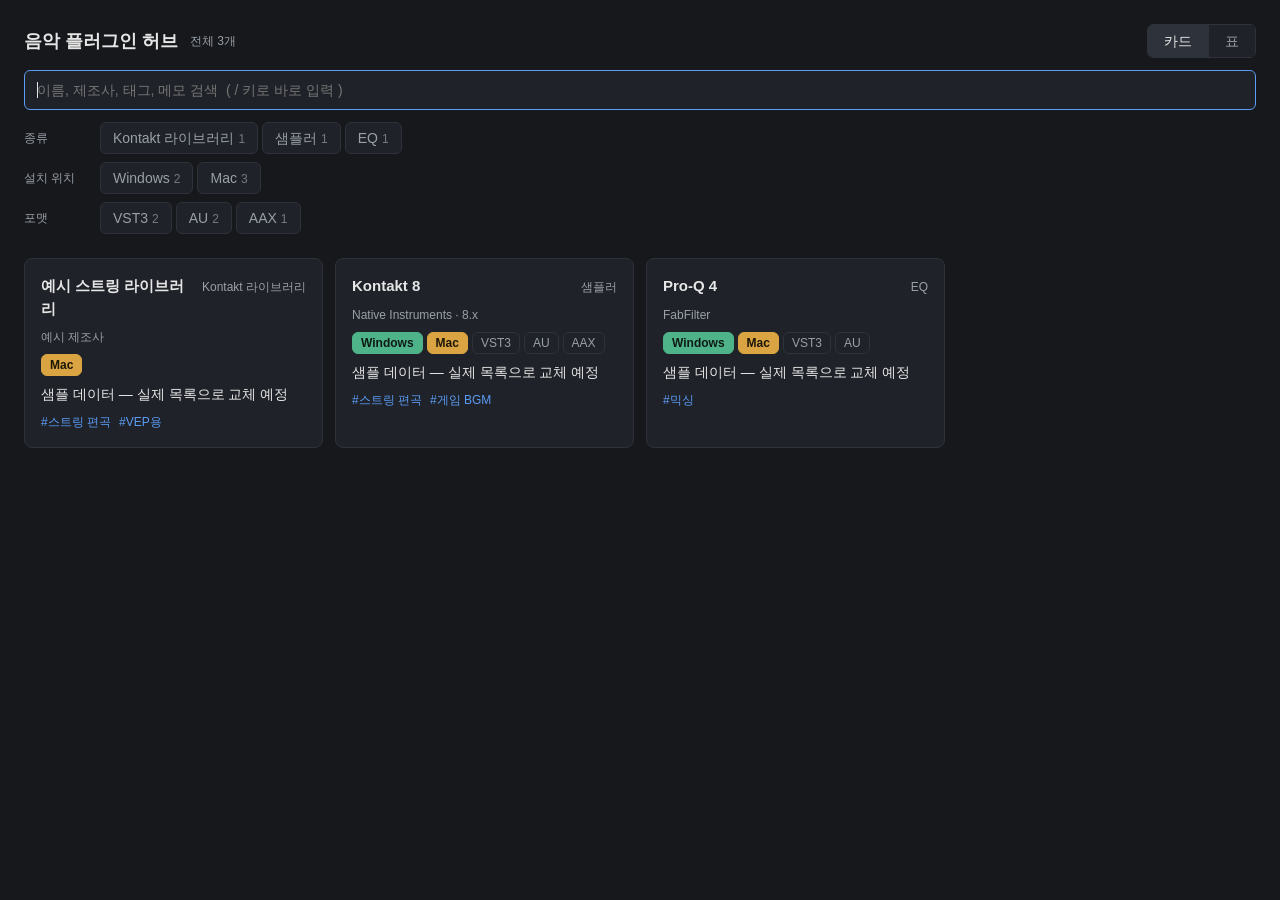
==== index.html @ 72e72db1 "GitHub Pages 준비: 첫 주소에서 site/로 이동, 문서 갱신 Co-Authored-By: Claude Opus 5.5 <noreply@anthropic.com> Cla" ====
<!DOCTYPE html>
<html lang="ko">
<head>
<meta charset="utf-8">
<title>음악 플러그인 허브</title>
<!-- GitHub Pages 첫 주소에서 사이트(site/)로 바로 이동 -->
<meta http-equiv="refresh" content="0; url=site/">
</head>
<body style="background:#16181c;color:#e6e6e6;font-family:sans-serif">
<p><a href="site/" style="color:#5b9cf5">음악 플러그인 허브로 이동</a></p>
</body>
</html>
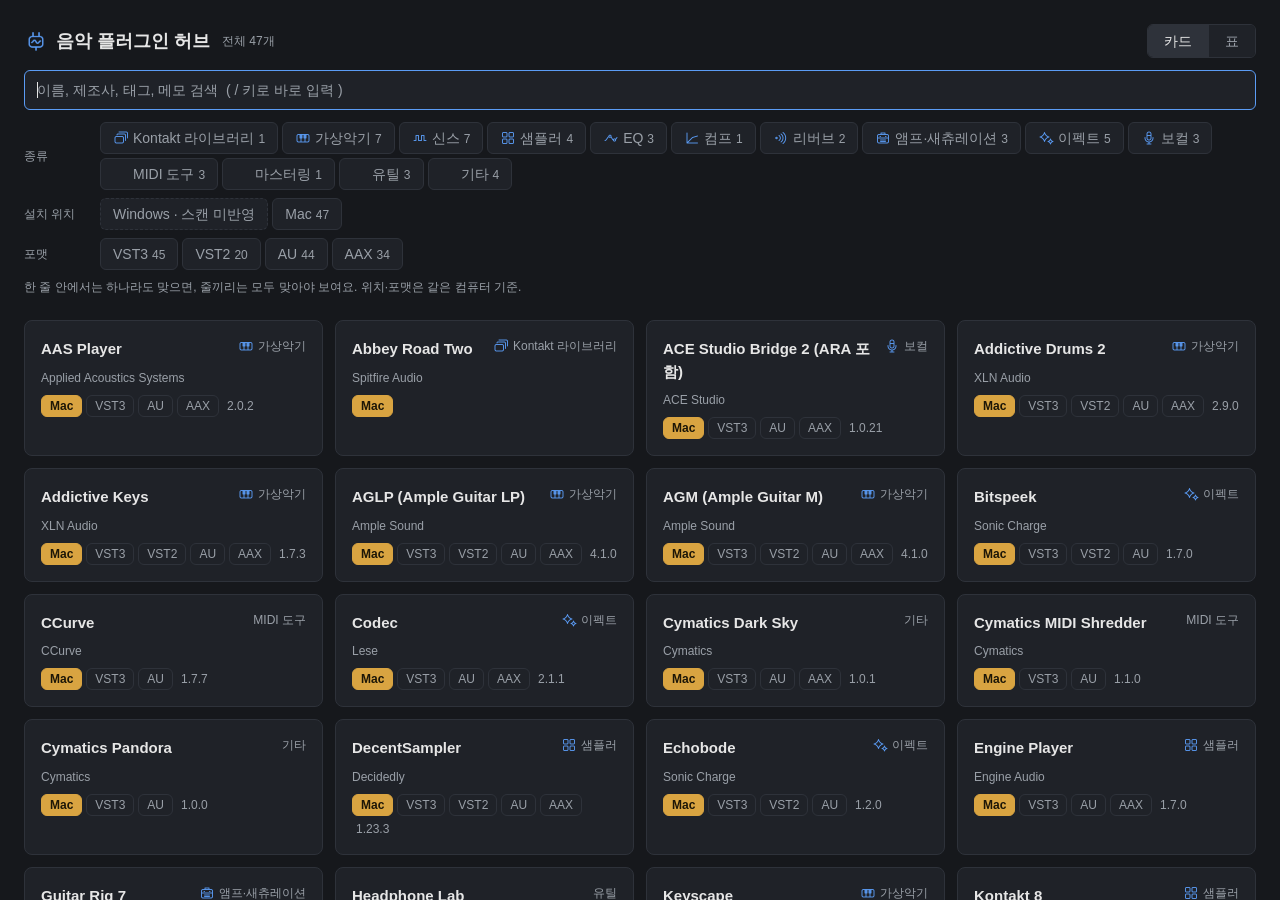
==== commit 3b8c6910: "아이콘 배치: 로고·파비콘, 종류 필터 칩·카드에 종류 아이콘 - smoke.sh: app.js가 쓰는 아이콘 파일 존재 검사 - 좁은 화면 제목 줄 간격 조정  Co-Author" ====
--- a/index.html
+++ b/index.html
@@ -3,6 +3,7 @@
 <head>
 <meta charset="utf-8">
 <title>음악 플러그인 허브</title>
+<link rel="icon" type="image/png" href="site/icons/logo.png">
 <!-- GitHub Pages 첫 주소에서 사이트(site/)로 바로 이동 -->
 <meta http-equiv="refresh" content="0; url=site/">
 </head>
